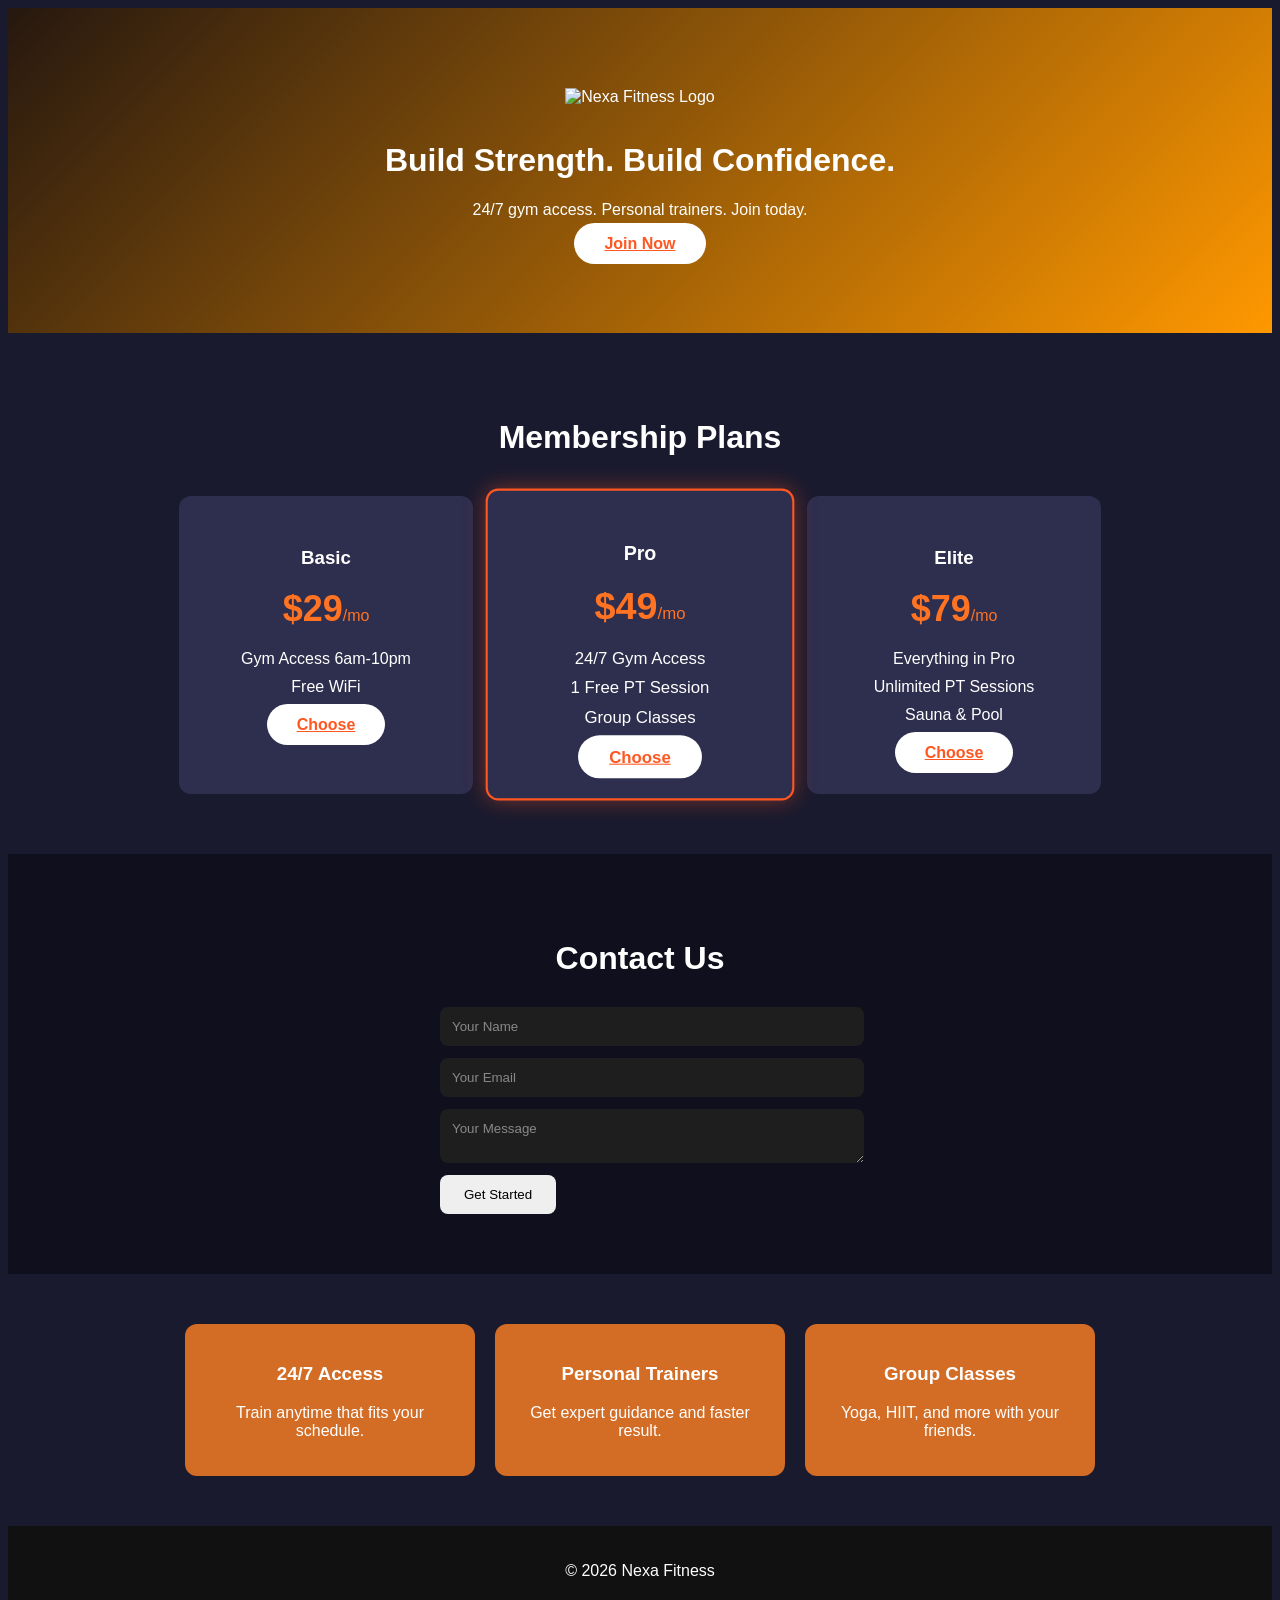
==== index (1).html @ fea53b51 "Add files via upload" ====
<!DOCTYPE html>
<html lang="en">
<head>
  <meta charset="UTF-8">
  <meta name="viewport" content="width=device-width, initial-scale=1.0">
  <title>Nexa Fitness</title>
  <meta name="description" content="Nexa Fitness - 24/7 gym access, personal trainers, and group classes in Uyo">
  <meta name="keywords" content="gym, fitness, personal trainer, 24/7 gym">
  
  <meta property="og:title" content="Nexa Fitness">
  <meta property="og:description" content="24/7 gym access, personal trainers, and group classes in Uyo">
  <meta property="og:image" content="https://done-johnny.github.io/Nexa-fitness-/Nexa-fitness-logo-transparent.png">
  <meta property="og:url" content="https://done-johnny.github.io/Nexa-fitness-/">
  <meta property="og:type" content="website">
  
  <link rel="stylesheet" href="style.css">
  <link rel="icon" href="favicon.png">
</head>
<body>
  <header class="hero">
    <img src="Nexa-fitness-logo-transparent.png" alt="Nexa Fitness Logo" class="logo">
    <h1>Build Strength. Build Confidence.</h1>
    <p>24/7 gym access. Personal trainers. Join today.</p>
    <a href="#contact" class="btn">Join Now</a>
  </header>

  <section class="pricing">
    <h2>Membership Plans</h2>
    <div class="pricing-cards">
      <div class="price-card">
        <h3>Basic</h3>
        <p class="price">$29<span>/mo</span></p>
        <ul>
          <li>Gym Access 6am-10pm</li>
          <li>Free WiFi</li>
        </ul>
        <a href="#contact" class="btn">Choose</a>
      </div>
      
      <div class="price-card featured">
        <h3>Pro</h3>
        <p class="price">$49<span>/mo</span></p>
        <ul>
          <li>24/7 Gym Access</li>
          <li>1 Free PT Session</li>
          <li>Group Classes</li>
        </ul>
        <a href="#contact" class="btn">Choose</a>
      </div>

      <div class="price-card">
        <h3>Elite</h3>
        <p class="price">$79<span>/mo</span></p>
        <ul>
          <li>Everything in Pro</li>
          <li>Unlimited PT Sessions</li>
          <li>Sauna & Pool</li>
        </ul>
        <a href="#contact" class="btn">Choose</a>
      </div>
    </div> 
  </section>

   <section class="contact" id="contact">
  <h2>Contact Us</h2>
     
    <form action="https://formspree.io/f/mnjrppwe" method="POST">
  <input type="text" name="name" placeholder="Your Name" required>
  <input type="email" name="email" placeholder="Your Email" required>
  <textarea name="message" placeholder="Your Message" required></textarea>
  
  <input type="hidden" name="_redirect" value="https://done-johnny.github.io/Nexa-fitness-/thank-you.html">
  
  <button type="submit">Get Started</button>
</form>
</section> 
  <section class="features">
    <div class="card">
      <h3>24/7 Access</h3>
      <p>Train anytime that fits your schedule.</p>
    </div>
    <div class="card">
      <h3>Personal Trainers</h3>
      <p>Get expert guidance and faster result.</p>
    </div>
    <div class="card">
      <h3>Group Classes</h3>
      <p>Yoga, HIIT, and more with your friends.</p>
    </div>
  </section>

  <footer>
    <p>© 2026 Nexa Fitness</p>
  </footer>


</body>
</html>
---- style.css ----
html {
  scroll-behavior: smooth;
}
@import url('https://fonts.googleapis.com/css2?family=Poppins:wght@400;600;700&display=swap');

* {
  font-family: 'Poppins', Arial, sans-serif;
}
.logo {
  width: 120px;
  height: auto;
  margin-bottom: 15px;
}

body {
  background: #1a1a2e;
  color: white;
  text-align: center;
}

.hero {
  padding: 80px 20px;
  background: linear-gradient(135deg, #26180F, #ff9800);
}

.btn {
  margin-top: 20px;
  padding: 12px 30px;
  border: none;
  border-radius: 25px;
  background: white;
  color: #ff5722;
  font-weight: bold;
  cursor: pointer;
}

.features {
  display: flex;
  flex-wrap: wrap;
  justify-content: center;
  gap: 20px;
  padding: 50px 20px;
}
.card {
  background: #D36C24;
  padding: 20px;
  border-radius: 12px;
  width: 250px;
}

footer {
  padding: 20px;
  background: #111;
}.btn:hover {
  background: #ff5722;
  color: white;
  transform: scale(1.05);
  transition: 0.2s ease;
}
  
.card {
  animation: fadeInUp 0.6s ease forwards;
  opacity: 0;
}

.card:nth-child(2) { animation-delay: 0.2s; }
.card:nth-child(3) { animation-delay: 0.4s; }

@keyframes fadeInUp {
  from {
    opacity: 0;
    transform: translateY(20px);
  }
  to {
    opacity: 1;
    transform: translateY(0);
  }
}
.price-card ul {
  list-style: none;
  margin: 20px 0;
  text-align: center;
  padding: 0;
}

.price-card ul li {
  margin: 10px 0;
}
.pricing {
  padding: 60px 20px;
  background: #1a1a2e;
}

.pricing h2 {
  margin-bottom: 40px;
  font-size: 32px;
  text-align: center;
}

.pricing-cards {
  display: flex;
  justify-content: center;
  gap: 20px;
  flex-wrap: wrap;
}

.price-card {
  background: #2e2e4e;
  padding: 30px 20px;
  border-radius: 12px;
  width: 250px;
  border: 2px solid transparent;
  transition: 0.3s ease;
  text-align: center;
}

.price-card:hover {
  border-color: #ff5722;
  transform: translateY(-5px);
}

.price-card.featured {
  border-color: #ff5722;
  transform: scale(1.05);
  box-shadow: 0 0 20px rgba(255, 87, 34, 0.4);
}

.price {
  font-size: 36px;
  font-weight: 700;
  color: #FF7322;
  margin: 15px 0;
}

.price span {
  font-size: 16px;
  font-weight: 400;
}
.contact {
  padding: 60px 20px;
  background: #0f0f1e;
  text-align: center;
}

.contact h2 {
  margin-bottom: 30px;
  font-size: 32px;
}

.contact-form {
  max-width: 500px;
  margin: 0 auto;
  display: flex;
  flex-direction: column;
  gap: 15px;
}

.contact-form input,
.contact-form textarea {
  padding: 12px 15px;
  border-radius: 8px;
  border: none;
  background: #2e2e4e;
  color: white;
  font-size: 16px;
}

.contact-form input::placeholder,
.contact-form textarea::placeholder {
  color: #aaa;
}
form {
  display: flex;
  flex-direction: column;
  gap: 12px;
  max-width: 400px;
  margin: 0 auto;
}

form input, 
form textarea {
  width: 100%;
  padding: 12px;
  border-radius: 8px;
  border: none;
  background: #1e1e1e;
  color: white;
}

form button {
  align-self: flex-start;
  padding: 12px 24px;
}
.contact-form input:focus,
.contact-form textarea:focus {
  outline: 2px solid #ff5722;
}
/* Contact form styling */
form {
  display: flex;
  flex-direction: column;
  gap: 12px;
  max-width: 400px;
  margin: 0 auto;
}

form input, 
form textarea {
  width: 100%;
  padding: 12px;
  border-radius: 8px;
  border: none;
  background: #1e1e1e;
  color: white;
}

form button {
  align-self: flex-start;
  padding: 12px 24px;
  border-radius: 8px;
  border: none;
  cursor: pointer;
}

::placeholder {
  color: #888;
}
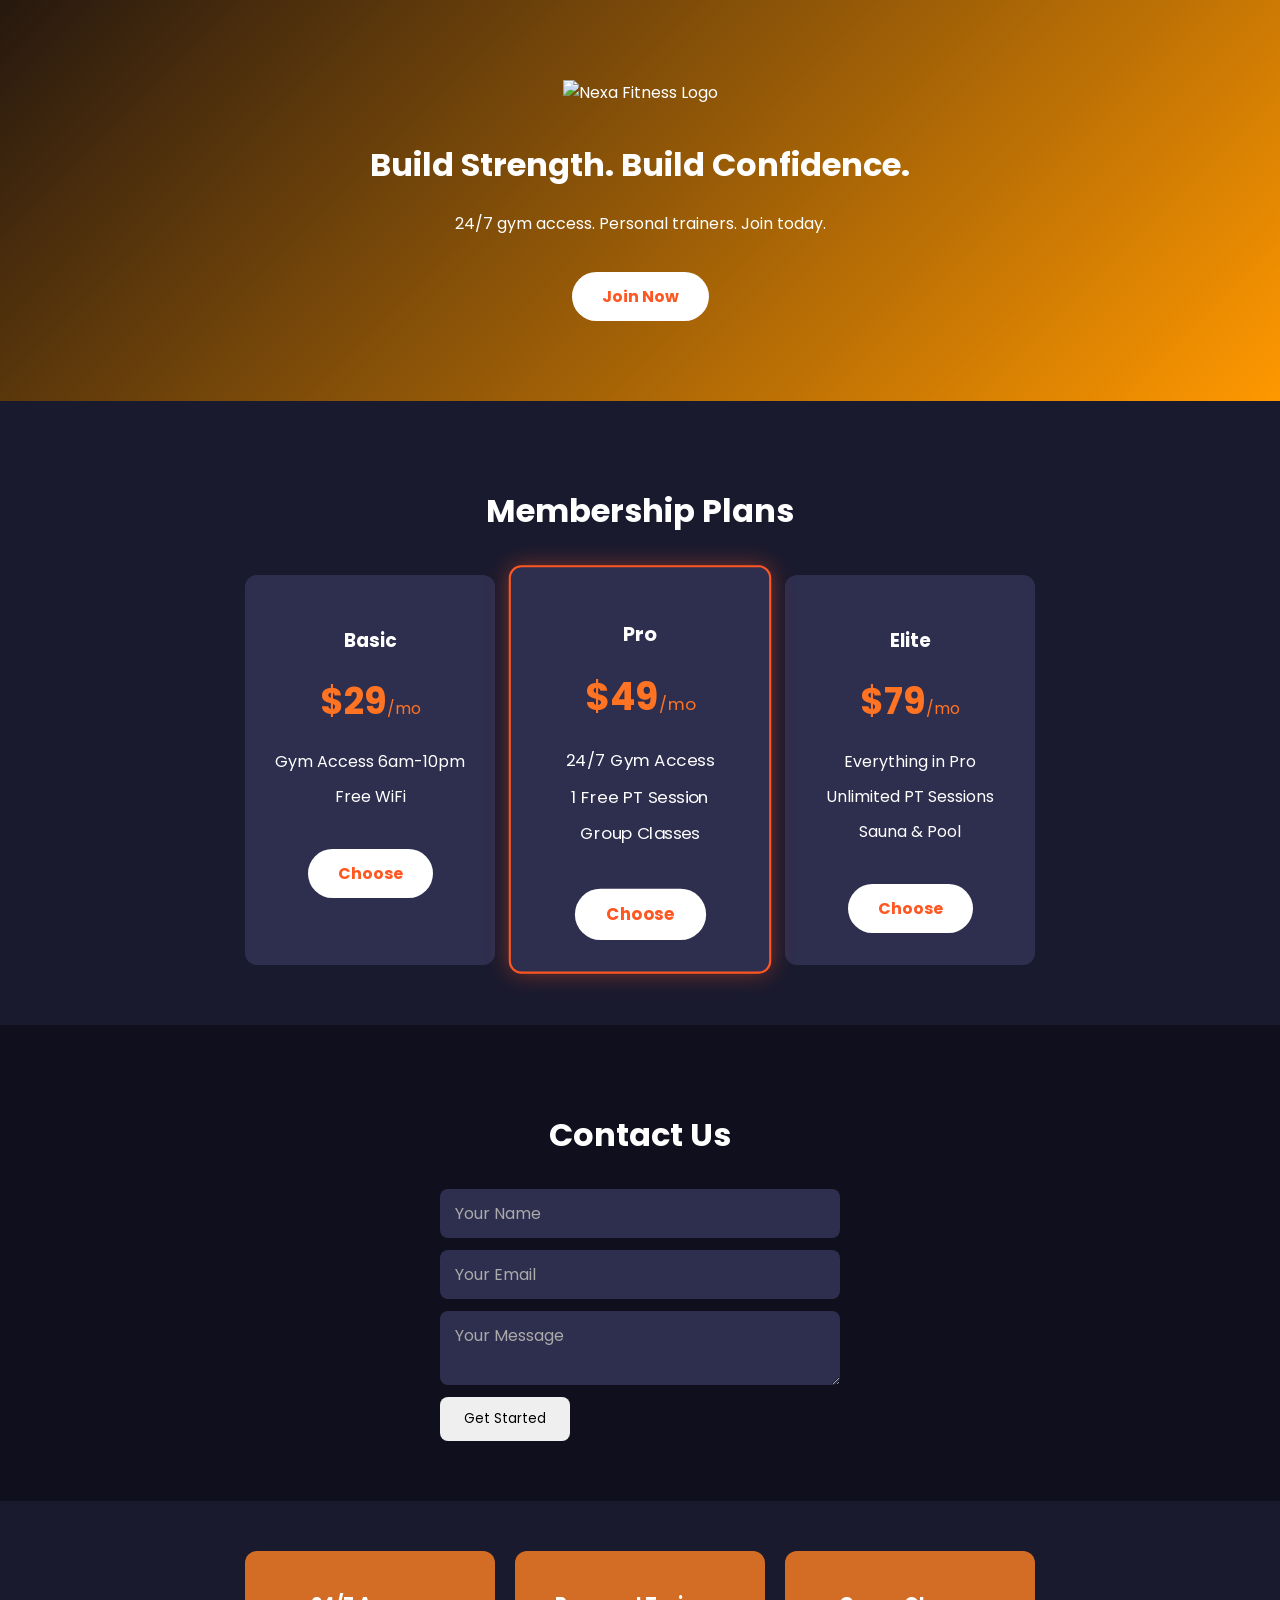
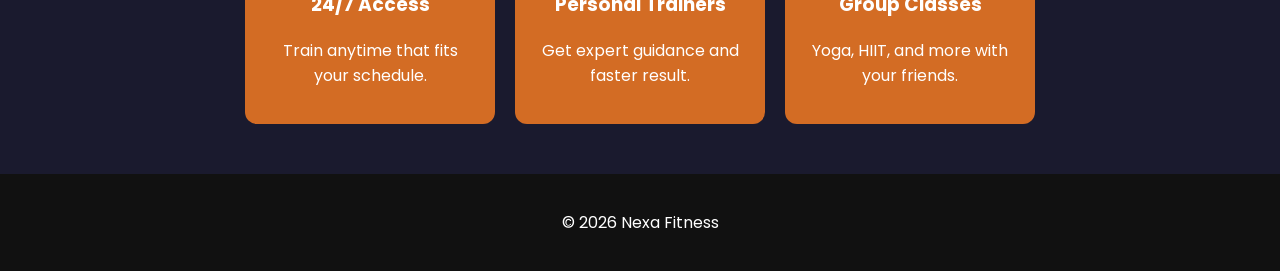
==== commit 1820f996: "Remove redirect input from form Removed hidden input for redirecting to thank you page." ====
--- a/index (1).html
+++ b/index (1).html
@@ -69,7 +69,6 @@
   <input type="email" name="email" placeholder="Your Email" required>
   <textarea name="message" placeholder="Your Message" required></textarea>
   
-  <input type="hidden" name="_redirect" value="https://done-johnny.github.io/Nexa-fitness-/thank-you.html">
   
   <button type="submit">Get Started</button>
 </form>
--- a/style.css
+++ b/style.css
@@ -1,21 +1,25 @@
+@import url('https://fonts.googleapis.com/css2?family=Poppins:wght@400;600;700&display=swap');
+
 html {
   scroll-behavior: smooth;
 }
-@import url('https://fonts.googleapis.com/css2?family=Poppins:wght@400;600;700&display=swap');
 
 * {
   font-family: 'Poppins', Arial, sans-serif;
-}
-.logo {
-  width: 120px;
-  height: auto;
-  margin-bottom: 15px;
+  box-sizing: border-box;
 }
 
 body {
   background: #1a1a2e;
   color: white;
   text-align: center;
+  margin: 0;
+}
+
+.logo {
+  width: 120px;
+  height: auto;
+  margin-bottom: 15px;
 }
 
 .hero {
@@ -32,6 +36,15 @@
   color: #ff5722;
   font-weight: bold;
   cursor: pointer;
+  text-decoration: none;
+  display: inline-block;
+  transition: 0.2s ease;
+}
+
+.btn:hover {
+  background: #ff5722;
+  color: white;
+  transform: scale(1.05);
 }
 
 .features {
@@ -41,24 +54,12 @@
   gap: 20px;
   padding: 50px 20px;
 }
+
 .card {
   background: #D36C24;
   padding: 20px;
   border-radius: 12px;
   width: 250px;
-}
-
-footer {
-  padding: 20px;
-  background: #111;
-}.btn:hover {
-  background: #ff5722;
-  color: white;
-  transform: scale(1.05);
-  transition: 0.2s ease;
-}
-  
-.card {
   animation: fadeInUp 0.6s ease forwards;
   opacity: 0;
 }
@@ -76,16 +77,7 @@
     transform: translateY(0);
   }
 }
-.price-card ul {
-  list-style: none;
-  margin: 20px 0;
-  text-align: center;
-  padding: 0;
-}
 
-.price-card ul li {
-  margin: 10px 0;
-}
 .pricing {
   padding: 60px 20px;
   background: #1a1a2e;
@@ -94,7 +86,6 @@
 .pricing h2 {
   margin-bottom: 40px;
   font-size: 32px;
-  text-align: center;
 }
 
 .pricing-cards {
@@ -136,6 +127,18 @@
   font-size: 16px;
   font-weight: 400;
 }
+
+.price-card ul {
+  list-style: none;
+  margin: 20px 0;
+  text-align: center;
+  padding: 0;
+}
+
+.price-card ul li {
+  margin: 10px 0;
+}
+
 .contact {
   padding: 60px 20px;
   background: #0f0f1e;
@@ -147,28 +150,6 @@
   font-size: 32px;
 }
 
-.contact-form {
-  max-width: 500px;
-  margin: 0 auto;
-  display: flex;
-  flex-direction: column;
-  gap: 15px;
-}
-
-.contact-form input,
-.contact-form textarea {
-  padding: 12px 15px;
-  border-radius: 8px;
-  border: none;
-  background: #2e2e4e;
-  color: white;
-  font-size: 16px;
-}
-
-.contact-form input::placeholder,
-.contact-form textarea::placeholder {
-  color: #aaa;
-}
 form {
   display: flex;
   flex-direction: column;
@@ -180,38 +161,17 @@
 form input, 
 form textarea {
   width: 100%;
-  padding: 12px;
+  padding: 12px 15px;
   border-radius: 8px;
   border: none;
-  background: #1e1e1e;
+  background: #2e2e4e;
   color: white;
+  font-size: 16px;
 }
 
-form button {
-  align-self: flex-start;
-  padding: 12px 24px;
-}
-.contact-form input:focus,
-.contact-form textarea:focus {
+form input:focus,
+form textarea:focus {
   outline: 2px solid #ff5722;
-}
-/* Contact form styling */
-form {
-  display: flex;
-  flex-direction: column;
-  gap: 12px;
-  max-width: 400px;
-  margin: 0 auto;
-}
-
-form input, 
-form textarea {
-  width: 100%;
-  padding: 12px;
-  border-radius: 8px;
-  border: none;
-  background: #1e1e1e;
-  color: white;
 }
 
 form button {
@@ -223,5 +183,10 @@
 }
 
 ::placeholder {
-  color: #888;
+  color: #aaa;
 }
+
+footer {
+  padding: 20px;
+  background: #111;
+}
